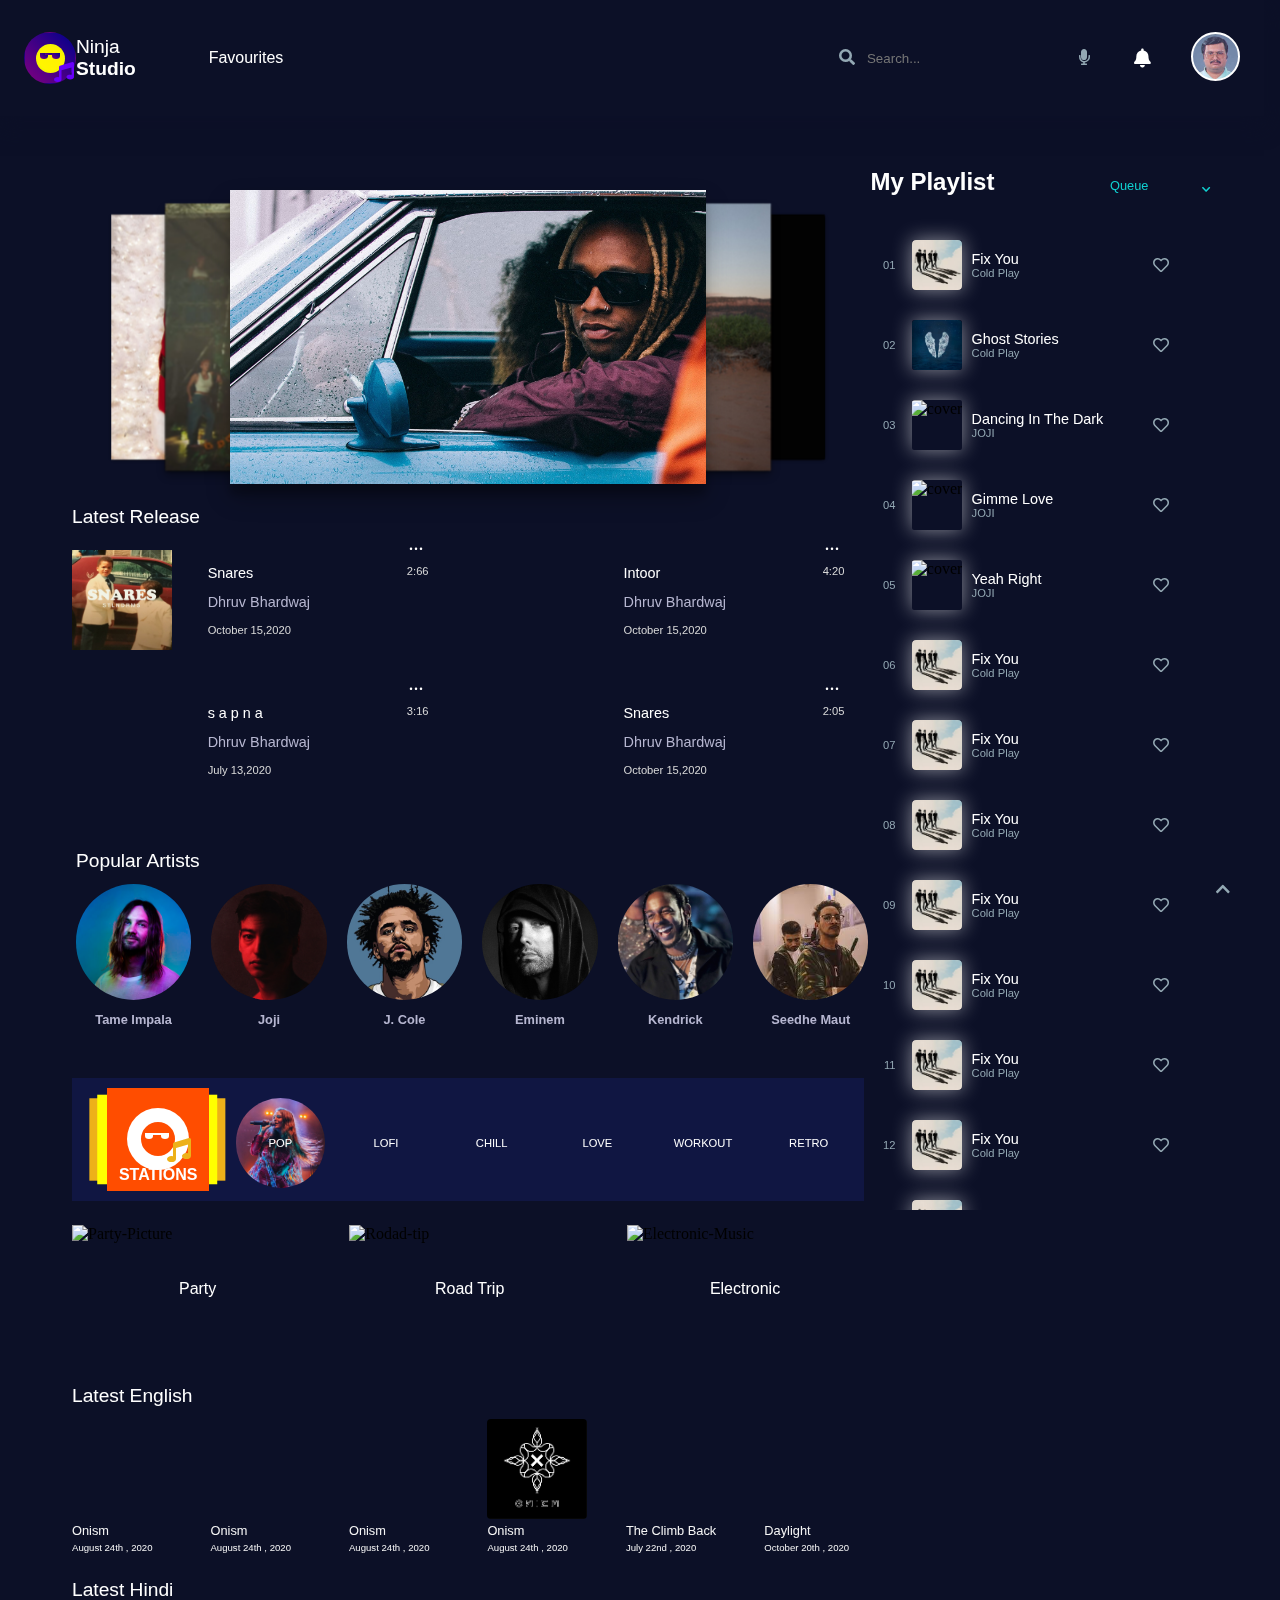
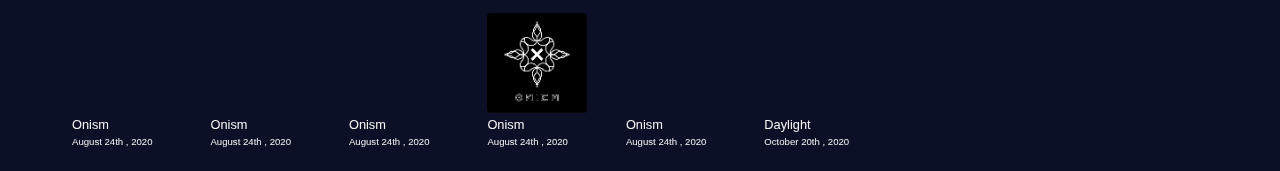
==== MUSIC_SITE/main.html @ 51f12f6b "Music Site Upload" ====
<!DOCTYPE html>
<html>

    <head>

        <title>Ninja Studio</title>
        <link rel="stylesheet" href="https://use.fontawesome.com/releases/v5.7.1/css/all.css">
        <meta name="viewport" content="Width=device-width , initial-scale=1">
        <link rel="stylesheet" href="main.css" type="text/css"> 

        <link rel="icon" 
        type="image/png" 
        href="trash_media/spotify.png">
        <meta charset="UTF-8">
        <meta name="description" content="Music Streaming Plaform">
        <meta name="keywords" content="MUSIc, Free, mp3 , songs">
        <meta name="author" content="Samad Khan">


    </head>

    <body>

        <header class="page-header" id="page-header">
           <nav class="nav-bar">

            <div class="left-align">
                <div class="logo-wrapper">
                    <div class="logo">

                        <div class="emoji">
            
                        </div>
                        <div class="glasses1">
                
                        </div>
                        <div class="stick">
                
                        </div>
                        <div class="glasses2">
                
                        </div>
            
                    </div>
                    <div class="music-icon">
                        <i class="fas fa-music"></i>
                    </div>
                </div>

                <div id="page-name">
                    <p >
                        Ninja
                    </p>
                    <p class="bold">
                        Studio
                    </p>                   
                </div>

                <div id="Favourites">
                    <a href="artist.html">Favourites</a>
                </div>
            </div>

            <div class="right-align">
                <div class="search-bar">
                    <form action="POST">
                        <div class="search-icons"> <i class="fas fa-search"></i></div>
                    
                        <input type="text" name="search" placeholder="Search..." class="search">
                        <div class="search-icons"><i class="fas fa-microphone"></i></div>
                    </form>
                </div>

                <i class="fas fa-bell notification-icon"></i>

                <label for="nav-drop" class="">
                <div class="profile-photo round">
                </div>
                </label>

                <div class="nav-drop-down-container">


                    <input type="checkbox" name="nav-drop" id="nav-drop" class="nav-drop-down">
                    
                    <!-- <label for="3-dots1" class="3dots-button"><div class="dots"></div></label> -->
                    <div class="nav-drop-down-menu" id="nav-drop-down-menu">
                        <ul>
                            <li>
                                <i class="fas fa-home"></i><a href="#">Home</a>
                            </li>
                            <li>
                                <i class="fas fa-bars"></i><a href="#aside-queue-section">Open Playist</a>
                            </li>
                            <li>
                                <i class="fas fa-forward"></i><a href="#music-player">Open Player</a>
                            </li>
                            <li>
                                <i class="fas fa-star"></i><a href="artist.html">Favourite Artist</a>
                            </li>
                        </ul>

                    </div>
                </div>
            </div>
            

          

           </nav>


        </header>
        <div class="music-player" id="music-player">
                
            <div class="music-player-wrapper">
                <div class="song-info-wrapper">
                    <div class="player-song-img">
                        <img src="trash_media/joji-artist-2.jpg" alt="cover">
                    </div>
                    <div class="player-song-info">
                        <h3 class="player-song-name">
                            Your Man  
                        </h3>
                        <a href="https://open.spotify.com/artist/3MZsBdqDrRTJihTHQrO6Dq">
                            <p class="player-song-artist">
                                Joji
                            </p>
                        </a>
                    </div>
                    <div class="left-buttons">
                        <div class="like-wrapper-2">
                            <i class="far fa-heart"></i>
                        </div>
                        <div class="block-artist-wrapper">
                            <i class="fas fa-ban"></i>
                        </div>
                    </div>
                </div>


                <div class="player-contols-wrapper"> 
                    <div class="contol-buttons">

                        <div class="player-control-shuffle contol-button">
                            <i class="fas fa-random"></i>
                        </div>

                        <div class="player-control-back contol-button">
                            <i class="fas fa-step-backward"></i>
                        </div>
                        <div class="player-control-pause contol-button" id="pause">
                            <i class="far fa-pause-circle"></i>
                        </div>

                        <div class="player-control-forward contol-button">
                            <i class="fas fa-step-forward"></i>
                        </div>
                        <div class="player-control-loop contol-button">
                            <i class="fas fa-sync"></i>
                        </div>
                    </div>
                    <div class="time-bar">

                        <p>1:60</p>
                        <div class="outer-time-bar">
                            <div class="time-elapsed">
                                <div class="time-toggle">

                                </div>
                            </div>
                        </div>
                        <p>3:00</p>
                      
                    </div>
                </div>

        

                <div class="extra-contol-buttons">
                    <div class="lyrics right-control">
                        <i class="fas fa-closed-captioning"></i>
                    </div>
                    <div class="playlist  right-control">
                        <i class="fas fa-layer-group"></i>
                    </div>
                    <div class="connect-device  right-control">
                        <i class="fas fa-network-wired"></i>
                    </div>
                    <div class="volume-control">
                        <div class="volume-button right-control">
                            <i class="fas fa-volume-up"></i>
                        </div>
                        <div class="volume-bar">
                            <div class="volume-level">
                                <div class="volume-toggle"></div>
                            </div>
                        </div>
                    </div>

                    <div class="right-control">
                        <a href="#toggle"><i class="fas fa-chevron-down"></i></a>
                    </div>
                
                </div>
            </div>
        </div>

        <div class="toggle" id="toggle">
            <a href="#music-player"> <i class="fas fa-chevron-up"></i></a>
        </div>

        <main class="main">

        <section class="main-section" id="main-section">

            <div class="carosel" id="carosel">
                <section id="slider">

                    <input type="radio" name="slider" class="slider_buttons"  id="s1">
                    <input type="radio" name="slider"   class="slider_buttons" id="s2">
                    <input type="radio" name="slider"  class="slider_buttons"  id="s3" checked>
                    <input type="radio" name="slider"   class="slider_buttons" id="s4">
                    <input type="radio" name="slider"  class="slider_buttons" id="s5">
        
                    <label for="s1" id="slide1">
                        <img src="trash_media/image_1.jpg" alt="image_1" height="100%" width="100%">
                    </label>
                    <label for="s2" id="slide2">
                        <img src="trash_media/image_2.jpg" alt="image_2" height="100%" width="100%">
                    </label>
                    <label for="s3" id="slide3">
                        <img src="trash_media/image_3.jpg" alt="image_3" height="100%" width="100%">
                    </label>
                    <label for="s4" id="slide4">
                        <img src="trash_media/image_4.jpg" alt="image_4" height="100%" width="100%">
                    </label>
                    <label for="s5" id="slide5">
                        <img src="trash_media/image_5.jpg" alt="image_5" height="100%" width="100%" >
                    </label>
        
        
                </section>
        
        
                
            </div>

            <div class="latest-releases" id="latest-releases">
                
                
                <h1 class="section-header">Latest Release</h1>

                <section class="latest-released-card-wrapper">
                    <div class="latest-released-card">

                        <div class="recent-data">
                            <a href="#music-player">
                            <div class="latest-song-picture" id="latest-release-1">
                                <i class="fas fa-play"></i>
                            </div>
                            </a>

                            <div class="relased-song-data">
                                <div class="song-name-duration">
                                <h3>Snares</h3>
                                <p class="duration">2:66</p>
                                </div>
                                <h4><a href="https://soundcloud.com/dr3jah">Dhruv Bhardwaj</a></h4>
                                <p>October 15,2020</p>
                            </div>
                        </div>


                        <div class="drop-down-container">


                            <input type="checkbox" name="3-dots1" id="3-dots1" class="check-drop-down">
                            <label for="3-dots1" class="dots-button"><div class="dots"></div></label>
                            <!-- <label for="3-dots1" class="3dots-button"><div class="dots"></div></label> -->
                            <div class="drop-down-menu" id="drop-down-menu">
                                <ul>
                                    <li>
                                        <i class="fas fa-play"></i><a href="#">Play</a>
                                    </li>
                                    <li>
                                        <i class="fas fa-bars"></i><a href="#">Add To Queue</a>
                                    </li>
                                    <li>
                                        <i class="fas fa-forward"></i><a href="#">Play Next</a>
                                    </li>
                                    <li>
                                        <i class="fas fa-layer-group"></i><a href="#">Add To Playlist</a>
                                    </li>
                                </ul>
                            </div>

                        </div>

                    </div>
                   
                    <div class="latest-released-card">

                            <div class="recent-data">
                                <a href="#music-player">
                                <div class="latest-song-picture" id="latest-release-2">
                                    <i class="fas fa-play"></i>
                                </div>
                                </a>
    
                                <div class="relased-song-data">
                                    <div class="song-name-duration">
                                        <h3>Intoor</h3>
                                        <p class="duration">4:20</p>
                                    </div>
                                
                                    <h4><a href="https://soundcloud.com/dr3jah">Dhruv Bhardwaj</a></h4>
                                    <p>October 15,2020</p>
                                </div>
                            </div>

                        <div class="drop-down-container">


                            <input type="checkbox" name="3-dots2" id="3-dots2" class="check-drop-down">
                            <label for="3-dots2" class="dots-button"><div class="dots"></div></label>
                            <!-- <label for="3-dots1" class="3dots-button"><div class="dots"></div></label> -->
                            <div class="drop-down-menu" id="drop-down-menu">
                                <ul>
                                    <li>
                                        <i class="fas fa-play"></i><a href="#">Play</a>
                                    </li>
                                    <li>
                                        <i class="fas fa-bars"></i><a href="#">Add To Queue</a>
                                    </li>
                                    <li>
                                        <i class="fas fa-forward"></i><a href="#">Play Next</a>
                                    </li>
                                    <li>
                                        <i class="fas fa-layer-group"></i><a href="#">Add To Playlist</a>
                                    </li>
                                </ul>
                            </div>

                        </div>
                    </div>

                    <div class="latest-released-card">

                        <div class="recent-data">
                            <a href="#music-player">
                            <div class="latest-song-picture" id="latest-release-3">
                                <i class="fas fa-play"></i>
                            </div>
                            </a>

                            <div class="relased-song-data">
                                
                                    <div class="song-name-duration">
                                        <h3>s a p n a</h3>
                                        <p class="duration">3:16</p>
                                    </div>
                                
                                <h4><a href="https://soundcloud.com/dr3jah">Dhruv Bhardwaj</a></h4>
                                <p>July 13,2020</p>
                            </div>
                        </div>



                        <div class="drop-down-container">


                            <input type="checkbox" name="3-dots3" id="3-dots3" class="check-drop-down">
                            <label for="3-dots3" class="dots-button"><div class="dots"></div></label>
                            <!-- <label for="3-dots1" class="3dots-button"><div class="dots"></div></label> -->
                            <div class="drop-down-menu" id="drop-down-menu">
                                <ul>
                                    <li>
                                        <i class="fas fa-play"></i><a href="#">Play</a>
                                    </li>
                                    <li>
                                        <i class="fas fa-bars"></i><a href="#">Add To Queue</a>
                                    </li>
                                    <li>
                                        <i class="fas fa-forward"></i><a href="#">Play Next</a>
                                    </li>
                                    <li>
                                        <i class="fas fa-layer-group"></i><a href="#">Add To Playlist</a>
                                    </li>
                                </ul>
                            </div>

                        </div>
                    </div>
                    <div class="latest-released-card">

                        <div class="recent-data">
                            <a href="#music-player">
                            <div class="latest-song-picture" id="latest-release-4">
                                <i class="fas fa-play"></i>
                            </div>
                            </a>

                            <div class="relased-song-data">
                                <div class="song-name-duration">
                                    <h3>Snares</h3>
                                    <p class="duration">2:05</p>
                                </div>
                               
                                <h4><a href="https://soundcloud.com/dr3jah">Dhruv Bhardwaj</a></h4>
                                <p>October 15,2020</p>
                            </div>
                        </div>


                        <div class="drop-down-container">


                            <input type="checkbox" name="3-dots4" id="3-dots4" class="check-drop-down">
                            <label for="3-dots4" class="dots-button"><div class="dots"></div></label>
                            <!-- <label for="3-dots1" class="3dots-button"><div class="dots"></div></label> -->
                            <div class="drop-down-menu" id="drop-down-menu">
                                <ul>
                                    <li>
                                        <a href="#"><i class="fas fa-play"></i>Play</a>
                                    </li>
                                    <li>
                                        <a href="#"> <i class="fas fa-bars"></i>Add To Queue</a>
                                    </li>
                                    <li>
                                        <a href="#"><i class="fas fa-forward"></i>Play Next</a>
                                    </li>
                                    <li>
                                        <a href="#"><i class="fas fa-layer-group"></i>Add To Playlist</a>
                                    </li>
                                </ul>
                            </div>

                        </div>
                    </div>
                </section>



            </div>

            <div class="popular-artist" id="popular-artist">

                <h1 class="section-header">Popular Artists</h1>
                <div class="row-flex-container">

                    <div class="popular-artist-content" id="popular-artist-1">
                        <a href="artist.html">
                            <div class="popular-artist-img round" id="popular-artist-1-img">
                                <i class="fas fa-play"></i>
                            </div>
                        </a>
                        <a href="artist.html">
                            <p>
                               Tame Impala
                            </p>
                        </a>

                    </div>
                    <div class="popular-artist-content"  id="popular-artist-2">

                        <a href="">
                            <div class="popular-artist-img round" id="popular-artist-2-img">
                                <i class="fas fa-play"></i>
                            </div>
                        </a>
                        <a href="">
                            <p>
                                Joji
                            </p>
                        </a>

                    </div>
                    <div class="popular-artist-content"  id="popular-artist-3">

                        <a href="">
                            <div class="popular-artist-img round" id="popular-artist-3-img">
                                <i class="fas fa-play"></i>
                            </div>
                        </a> 
                        <a href="">
                            <p>
                            J. Cole
                            </p>
                        </a>

                    </div>
                    <div class="popular-artist-content"  id="popular-artist-4">
                        <a href="">
                            <div class="popular-artist-img round" id="popular-artist-4-img">
                                <i class="fas fa-play"></i>
                            </div>
                        </a>
                        <a href="">
                            <p>
                                Eminem
                            </p>
                        </a>

                    </div>
                    <div class="popular-artist-content"  id="popular-artist-5">
                       <a href="">
                            <div class="popular-artist-img round" id="popular-artist-5-img">
                                <i class="fas fa-play"></i>
                            </div>
                        </a>
                        <a href="">
                             <p>
                                Kendrick
                            </p>
                        </a>

                    </div>
                    <div class="popular-artist-content"  id="popular-artist-6">
                        <a href="">
                            <div class="popular-artist-img round" id="popular-artist-6-img">
                                <i class="fas fa-play"></i>
                            </div>
                        </a>
                        <a href="">
                            <p>
                            Seedhe Maut
                            </p>
                        </a>


                    </div>
                  


                </div>

            </div>

            <div class="music-stations">

                <div class="station-logo">

                    <div id="stations-logo-1">

                    </div>

                    <div id="stations-logo-2" >

                    </div>

                    <div id="stations-logo-3">
                        <div class="logo-wrapper">
                            <div class="logo2">
        
                                <div class="emoji2">
                    
                                </div>
                                <div class="glasses1_2">
                        
                                </div>
                                <div class="stick2">
                        
                                </div>
                                <div class="glasses2_2">
                        
                                </div>
                    
                            </div>
                            <div class="music-icon" id="icon2-music-icon">
                                <i class="fas fa-music"></i>
                            </div>
                        </div>
                       
                        <p class="station-label">
                            STATIONS
                        </p>
                    </div>

                    <div id="stations-logo-4">

                    </div>

                    <div id="stations-logo-5">

                    </div>
                </div>

                <div class ="station-list row-flex-container ">

                    <a href="#" target="_blank">
                        <div class ="music-station-content round" id="music-station-1">

                        <p>POP</p>

                        </div>
                    </a>

                    <a href="#" target="_blank">
                        <div class ="music-station-content round" id="music-station-2">

                            <p style="z-index: 2;">LOFI</p>
                        

                        </div>
                     </a>
                     
                    <a href="">
                        <div class ="music-station-content round" id="music-station-3">

                            <p>CHILL</p>

                        </div>
                    </a>
                    <a href="">
                        <div class ="music-station-content round" id="music-station-4">

                            <p>LOVE</p>

                        </div>
                    </a>
                    <a href="">
                        <div class ="music-station-content round" id="music-station-5">

                            <p>WORKOUT</p>
                        

                        </div>
                        </a>
                    <a href="">  
                        <div class ="music-station-content round" id="music-station-6">

                            <p>RETRO</p>

                        </div>
                    </a>

                </div>
            </div>

            <div class="genre-list-2">

                <div class="genre-card" >
                    <a href="#" target="_blank">
                        <img src="https://www.ctvnews.ca/polopoly_fs/1.5063738.1597360423!/httpImage/image.jpg_gen/derivatives/landscape_1020/image.jpg" alt="Party-Picture">
                   
                    <p id="genre-1">
                        Party
                    </p>
                </a>
                </div>
                <div class="genre-card">
                    <a href="#" target="_blank">
                        <img src="https://s.marketwatch.com/public/resources/images/MW-GY973_nerd_r_ZG_20181123105041.jpg" alt="Rodad-tip">
                   
                    <p id ="genre-2">
                        Road Trip
                    </p>
                    </a>
                </div>
                <div class="genre-card">
                    <a href="#" target="_blank">
                        <img src="https://spillmagazine.com/wp-content/uploads/2018/06/Electronic-Music.jpg" alt="Electronic-Music">
                   
                    <p id="genre-3">
                        Electronic
                    </p>
                    </a>
                </div>
            
            </div>

            <div class="latest" id="latest-english">
                    <h1 class="section-header">
                        Latest English
                    </h1>

                    <div class=" latest-realsed-carosel row-flex-container">
                        <div class="latest-released-english" id="latest-eng-1-wrapper">
                            <div class="latest-released-image" id="latest-english-1">

                            </div>

                            <div class="latest-realsed-content">
                                <p class="song-name">Onism</p>
                                <p class="release-date" >August 24th , 2020</p>
                            </div>

                        </div>

                        <div  class="latest-released-english" id="latest-eng-2-wrapper" >
                            <div class="latest-released-image" id="latest-english-2">

                            </div>

                            <div class="latest-realsed-content">
                                <p class="song-name">Onism</p>
                                <p class="release-date" >August 24th , 2020</p>
                            </div>
                        </div  >

                        <div  class="latest-released-english" id="latest-eng-3-wrapper">
                            <div class="latest-released-image" id="latest-english-3">

                            </div>

                            <div class="latest-realsed-content">
                                <p class="song-name">Onism</p>
                                <p class="release-date" >August 24th , 2020</p>
                            </div>
                        </div >


                        <div  class="latest-released-english" id="latest-eng-4-wrapper">
                            <div class="latest-released-image" id="latest-english-4">

                            </div>

                            <div class="latest-realsed-content">
                                <p class="song-name">Onism</p>
                                <p class="release-date" >August 24th , 2020</p>
                            </div>
                        </div>


                        <div  class="latest-released-english" id="latest-eng-5-wrapper">

                            <div class="latest-released-image" id="latest-english-5">

                            </div>

                            <div class="latest-realsed-content">
                                <p class="song-name">The Climb Back</p>
                                <p class="release-date" >July 22nd , 2020</p>
                            </div>

                        </div>
                        <div  class="latest-released-english" id="latest-eng-6-wrapper">

                            <div class="latest-released-image" id="latest-english-6">

                            </div>

                            <div class="latest-realsed-content">
                                <p class="song-name">Daylight</p>
                                <p class="release-date" >October 20th , 2020</p>
                            </div>

                        </div>
                        

                    </div>

                </div>

                <div class="latest" id="latest-hindi">
                    <h1 class="section-header">
                        Latest Hindi
                    </h1>

                    <div class=" latest-realsed-carosel row-flex-container">
                        <div class="latest-released-hindi" id="latest-hin-1-wrapper">
                            <div class="latest-released-image" id="latest-hindi-1">

                            </div>

                            <div class="latest-realsed-content">
                                <p class="song-name">Onism</p>
                                <p class="release-date" >August 24th , 2020</p>
                            </div>

                        </div>

                        <div  class="latest-released-hindi" id="latest-hin-2-wrapper" >
                            <div class="latest-released-image" id="latest-hindi-2">

                            </div>

                            <div class="latest-realsed-content">
                                <p class="song-name">Onism</p>
                                <p class="release-date" >August 24th , 2020</p>
                            </div>
                        </div  >

                        <div  class="latest-released-hindi"  id="latest-hin-3-wrapper"> 
                            <div class="latest-released-image" id="latest-hindi-3">

                            </div>

                            <div class="latest-realsed-content" >
                                <p class="song-name">Onism</p>
                                <p class="release-date" >August 24th , 2020</p>
                            </div>
                        </div >


                        <div  class="latest-released-hindi"  id="latest-hin-4-wrapper">
                            <div class="latest-released-image" id="latest-hindi-4">

                            </div>

                            <div class="latest-realsed-content">
                                <p class="song-name">Onism</p>
                                <p class="release-date" >August 24th , 2020</p>
                            </div>
                        </div>


                        <div  class="latest-released-hindi"  id="latest-hin-5-wrapper">

                            <div class="latest-released-image" id="latest-hindi-5">

                            </div>

                            <div class="latest-realsed-content">
                                <p class="song-name">Onism</p>
                                <p class="release-date" >August 24th , 2020</p>
                            </div>

                        </div>
                        <div  class="latest-released-hindi"  id="latest-hin-6-wrapper">

                            <div class="latest-released-image" id="latest-hindi-6">

                            </div>

                            <div class="latest-realsed-content">
                                <p class="song-name">Daylight</p>
                                <p class="release-date" >October 20th , 2020</p>
                            </div>

                        </div>
                        

                    </div>

                </div>


                
            </div>
        </section>

        <section id="aside-queue-section" class="aside-queue-section">
           
            <section class="aside-section-header">
                <h1 class="aside-header">
                My Playlist 
                </h1>

                <div class="drop-down-container-2">


                    <input type="checkbox" name="q-drop-down" id="q-drop-down" class="check-drop-down">
                    <label for="q-drop-down" class="drop-down-2-label">Queue <i class="fas fa-chevron-down"></i></label>
                    <!-- <label for="3-dots1" class="3dots-button"><div class="dots"></div></label> -->
                    <div class="drop-down-menu-2" id="drop-down-menu-2">
                        <ul>
                            <li>
                                <a href="#"><i class="fas fa-play"></i>Playlists</a>
                            </li>
                            <li>
                                <div style="height: 0 ; border: 0.2px  solid;"></div>
                            </li>
                            <li>
                                <a href="#"> <i class="fas fa-bars"></i>Favourite Songs</a>
                            </li>
                           
                        </ul>
                    </div>

                </div>
            </section>

            <section class="music-queue" id="music-queue">

                <ol class="song-list" >
                    <li >
                        <div class="song-card-queue first-nine">
                            <div class="song-cover-pic-queue">
                                <img src="trash_media/song-c-coldplay.jfif" alt="cover">
                            </div>

                            <div class="song-details-queue">
                                <h4 class="song-queue-title">
                                    Fix You
                                </h4>
                                <p class="song-queue-artist">
                                    Cold Play
                                </p>

                            </div>
                            <div class="like-wrapper">
                                <i class="far fa-heart"></i>
                            </div>
                        </div>
                    </li>
                    <li >
                        <div class="song-card-queue first-nine">
                            <div class="song-cover-pic-queue">
                                <img src="trash_media/coldplay-ghost-stories.jpg" alt="cover">
                            </div>

                            <div class="song-details-queue">
                                <h4 class="song-queue-title">
                                    Ghost Stories
                                </h4>
                                <p class="song-queue-artist">
                                    Cold Play
                                </p>

                            </div>
                            <div class="like-wrapper">
                                <i class="far fa-heart"></i>
                            </div>
                        </div>
                    </li>
                    <li >
                        <div class="song-card-queue first-nine">
                            <div class="song-cover-pic-queue">
                                <img src="https://i.ytimg.com/vi/K3Qzzggn--s/maxresdefault.jpg" alt="cover">
                            </div>

                            <div class="song-details-queue">
                                <h4 class="song-queue-title">
                                    Dancing In The Dark
                                </h4>
                                <p class="song-queue-artist">
                                    JOJI
                                </p>

                            </div>
                            <div class="like-wrapper">
                                <i class="far fa-heart"></i>
                            </div>
                        </div>
                    </li>
                    <li >
                        <div class="song-card-queue first-nine">
                            <div class="song-cover-pic-queue">
                                <img src="https://i.redd.it/m27tc9lk6st41.jpg" alt="cover">
                            </div>

                            <div class="song-details-queue">
                                <h4 class="song-queue-title">
                                   Gimme Love
                                </h4>
                                <p class="song-queue-artist">
                                    JOJI
                                </p>

                            </div>
                            <div class="like-wrapper">
                                <i class="far fa-heart"></i>
                            </div>
                        </div>
                    </li>
                    <li >
                        <div class="song-card-queue first-nine">
                            <div class="song-cover-pic-queue">
                                <img src="https://upload.wikimedia.org/wikipedia/en/1/13/Joji_-_Yeah_Right.png" alt="cover">
                            </div>

                            <div class="song-details-queue">
                                <h4 class="song-queue-title">
                                   Yeah Right
                                </h4>
                                <p class="song-queue-artist">
                                   JOJI
                                </p>

                            </div>
                            <div class="like-wrapper">
                                <i class="far fa-heart"></i>
                            </div>
                        </div>
                    </li>
                    <li >
                        <div class="song-card-queue first-nine">
                            <div class="song-cover-pic-queue">
                                <img src="trash_media/song-c-coldplay.jfif" alt="cover">
                            </div>

                            <div class="song-details-queue">
                                <h4 class="song-queue-title">
                                    Fix You
                                </h4>
                                <p class="song-queue-artist">
                                    Cold Play
                                </p>

                            </div>
                            <div class="like-wrapper">
                                <i class="far fa-heart"></i>
                            </div>
                        </div>
                    </li>
                    <li >
                        <div class="song-card-queue first-nine">
                            <div class="song-cover-pic-queue">
                                <img src="trash_media/song-c-coldplay.jfif" alt="cover">
                            </div>

                            <div class="song-details-queue">
                                <h4 class="song-queue-title">
                                    Fix You
                                </h4>
                                <p class="song-queue-artist">
                                    Cold Play
                                </p>

                            </div>
                            <div class="like-wrapper">
                                <i class="far fa-heart"></i>
                            </div>
                        </div>
                    </li>
                    <li >
                        <div class="song-card-queue first-nine">
                            <div class="song-cover-pic-queue">
                                <img src="trash_media/song-c-coldplay.jfif" alt="cover">
                            </div>

                            <div class="song-details-queue">
                                <h4 class="song-queue-title">
                                    Fix You
                                </h4>
                                <p class="song-queue-artist">
                                    Cold Play
                                </p>

                            </div>
                            <div class="like-wrapper">
                                <i class="far fa-heart"></i>
                            </div>
                        </div>
                    </li>
                    <li >
                        <div class="song-card-queue first-nine">
                            <div class="song-cover-pic-queue">
                                <img src="trash_media/song-c-coldplay.jfif" alt="cover">
                            </div>

                            <div class="song-details-queue">
                                <h4 class="song-queue-title">
                                    Fix You
                                </h4>
                                <p class="song-queue-artist">
                                    Cold Play
                                </p>

                            </div>
                            <div class="like-wrapper">
                                <i class="far fa-heart"></i>
                            </div>
                        </div>
                    </li>

                    <li >
                        <div class="song-card-queue">
                            <div class="song-cover-pic-queue">
                                <img src="trash_media/song-c-coldplay.jfif" alt="cover">
                            </div>

                            <div class="song-details-queue">
                                <h4 class="song-queue-title">
                                    Fix You
                                </h4>
                                <p class="song-queue-artist">
                                    Cold Play
                                </p>

                            </div>
                            <div class="like-wrapper">
                                <i class="far fa-heart"></i>
                            </div>
                        </div>
                    </li>
                    <li >
                        <div class="song-card-queue">
                            <div class="song-cover-pic-queue">
                                <img src="trash_media/song-c-coldplay.jfif" alt="cover">
                            </div>

                            <div class="song-details-queue">
                                <h4 class="song-queue-title">
                                    Fix You
                                </h4>
                                <p class="song-queue-artist">
                                    Cold Play
                                </p>

                            </div>
                            <div class="like-wrapper">
                                <i class="far fa-heart"></i>
                            </div>
                        </div>
                    </li>
                    <li >
                        <div class="song-card-queue">
                            <div class="song-cover-pic-queue">
                                <img src="trash_media/song-c-coldplay.jfif" alt="cover">
                            </div>

                            <div class="song-details-queue">
                                <h4 class="song-queue-title">
                                    Fix You
                                </h4>
                                <p class="song-queue-artist">
                                    Cold Play
                                </p>

                            </div>
                            <div class="like-wrapper">
                                <i class="far fa-heart"></i>
                            </div>
                        </div>
                    </li>
                    <li >
                        <div class="song-card-queue">
                            <div class="song-cover-pic-queue">
                                <img src="trash_media/song-c-coldplay.jfif" alt="cover">
                            </div>

                            <div class="song-details-queue">
                                <h4 class="song-queue-title">
                                    Fix You
                                </h4>
                                <p class="song-queue-artist">
                                    Cold Play
                                </p>

                            </div>
                            <div class="like-wrapper">
                                <i class="far fa-heart"></i>
                            </div>
                        </div>
                    </li>
                    <li >
                        <div class="song-card-queue">
                            <div class="song-cover-pic-queue">
                                <img src="trash_media/song-c-coldplay.jfif" alt="cover">
                            </div>

                            <div class="song-details-queue">
                                <h4 class="song-queue-title">
                                    Fix You
                                </h4>
                                <p class="song-queue-artist">
                                    Cold Play
                                </p>

                            </div>
                            <div class="like-wrapper">
                                <i class="far fa-heart"></i>
                            </div>
                        </div>
                    </li>
                    <li >
                        <div class="song-card-queue">
                            <div class="song-cover-pic-queue">
                                <img src="trash_media/song-c-coldplay.jfif" alt="cover">
                            </div>

                            <div class="song-details-queue">
                                <h4 class="song-queue-title">
                                    Fix You
                                </h4>
                                <p class="song-queue-artist">
                                    Cold Play
                                </p>

                            </div>
                            <div class="like-wrapper">
                                <i class="far fa-heart"></i>
                            </div>
                        </div>
                    </li>
                    <li >
                        <div class="song-card-queue">
                            <div class="song-cover-pic-queue">
                                <img src="trash_media/song-c-coldplay.jfif" alt="cover">
                            </div>

                            <div class="song-details-queue">
                                <h4 class="song-queue-title">
                                    Fix You
                                </h4>
                                <p class="song-queue-artist">
                                    Cold Play
                                </p>

                            </div>
                            <div class="like-wrapper">
                                <i class="far fa-heart"></i>
                            </div>
                        </div>
                    </li>
                    <li >
                        <div class="song-card-queue">
                            <div class="song-cover-pic-queue">
                                <img src="trash_media/song-c-coldplay.jfif" alt="cover">
                            </div>

                            <div class="song-details-queue">
                                <h4 class="song-queue-title">
                                    Fix You
                                </h4>
                                <p class="song-queue-artist">
                                    Cold Play
                                </p>

                            </div>
                            <div class="like-wrapper">
                                <i class="far fa-heart"></i>
                            </div>
                        </div>
                    </li>
                    <li >
                        <div class="song-card-queue">
                            <div class="song-cover-pic-queue">
                                <img src="trash_media/song-c-coldplay.jfif" alt="cover">
                            </div>

                            <div class="song-details-queue">
                                <h4 class="song-queue-title">
                                    Fix You
                                </h4>
                                <p class="song-queue-artist">
                                    Cold Play
                                </p>

                            </div>
                            <div class="like-wrapper">
                                <i class="far fa-heart"></i>
                            </div>
                        </div>
                    </li>
                    

                 
                </ol>

            </section>

        </section>

        </main>

     

    </body>


</html>
---- MUSIC_SITE/main.css ----
@keyframes load {
    
    0%{
        opacity: 0;
    }
    100%{
        opacity: 100%;
    }
  }


body{
    margin: 0px;
    background-color: rgb(12, 16, 39);
    animation: load 1s ease-in-out 1;
}



:root{
    --light-grey-color : rgb(147, 168, 179);
}

@keyframes scale{
    from{
        height:inherit;
        width: inherit;
    }
    to{
        height: 50vh;
        width: 50vh;
    }
}

@keyframes popup{

    0%{
        transform: translateZ(0);
    }

    100%{
        transform: translateZ(2%);
    }

}


@media screen and (max-width:900px){
    *{
        font-size:12px ;
    }
}






/********common classes*******/

.round{
    border-radius: 50%;
}

a{
    text-decoration: none;
}
a:link{
    color: inherit;
}

a:visited{
    color: inherit;
}

a:active{
    color: inherit;
}
/*** a cotainer for all horizantal row***/
.row-flex-container{
    display: flex;
    flex-direction: row ;
    justify-content: space-between;
    margin-top: 10px;
    position: relative;
    flex-wrap: wrap;
}

/***SECTION HEADER****/
h1.section-header{

    display: block;

    font-size: 1.2rem;
    font-weight: 500;
    color: white;
    font-family: -apple-system, BlinkMacSystemFont, 'Segoe UI', Roboto, Oxygen, Ubuntu, Cantarell, 'Open Sans', 'Helvetica Neue', sans-serif;
    /* text-shadow: 2px 2px 4px white; */
    margin: 0.5rem 8px 2px 0px;

}


/************ Page Header **********/
.page-header{
    
    display: block;
    position: fixed;
    /* border: solid 2px black; */
    background-color:rgb(12, 16, 39);
    height: 12vh;
    width: 95vw;
    margin : 0px auto;
    padding: 4px 24px;
    margin-right: 0px;
    color: white;
    box-shadow: 0px 10px 20px rgb(12, 16, 39) ;
    z-index: 10;
}

#page-header{
    margin-right: 0px;
}

.nav-bar{
    display: flex;
    align-items: center;
    height: 100%;
    width: 100%;
}

.left-align{
    display: flex;
    flex-direction: row;
    justify-content: flex-start;
    align-items: center;
    width: 40%;
    height: 100%;
}

.right-align{
    display: flex;
    flex-direction: row;
    justify-content: flex-end;
    align-items: center;
    width: 60%;
    height: 100%;
}

/***page logo**/


/*******  logo  *******/
.logo-wrapper{
    position: relative;
    display: inline-block;

    
}

.logo {
    width: 50px;
    height: 50px;
    border-radius: 50%;
    border: 1px solid transparent;
    background-image: linear-gradient(to top right, purple, darkblue);
    
}

.emoji {
    width: 25px;
    height: 25px;
    border-radius: 50%;
    border: 2px solid rgba(233, 245, 2, 0.44);
    background-image: linear-gradient(to top right, rgb(255, 247, 0), rgb(255, 238, 0));
    
    position: absolute;
    margin: auto;
    left: 12.3px;
    top:12.3px;
}

.glasses1 {
    width: 8px;
    height: 6px;
    border-bottom-left-radius: 90%;
    border-bottom-right-radius: 90%;
    background-image: linear-gradient(to top right, purple, darkblue);
    position: absolute;
    top: 40%;
    left: 16px;
}

.glasses2 {
    width: 8px;
    height: 6px;
    border-bottom-left-radius: 90%;
    border-bottom-right-radius: 90%;
    background-image: linear-gradient(to top right, purple, darkblue);
    position: absolute;
    top: 40%;
    left: 28px;
}

.stick {
    /*    margin: 4px;*/
    width: 8px;
    height: 2px;
    background-image: linear-gradient(to top right, purple, darkblue);
    position: absolute;
    top: 40%;
    left: 21px;
}

.music-icon i {
    color: rgb(104, 0, 250);
    box-sizing: content-box;
    font-size: 20px;
    position: absolute;
    top: 30px;
    left: 30px;
}


#page-name{
    display: flex;
    flex-direction: column ;
    align-content: center;
    font-family: sans-serif;
    font-size: 1.2rem;
}

#page-name p{
    padding: 0px;
    margin: 0px;
}

.bold{
    font-weight: 700;
}


/** favourite **/


#Favourites{
    font-size: 1rem;
    margin-left: 15%;
    font-family: sans-serif;
}


/**bell icon**/

.notification-icon{
    font-size: 1.2rem;
    margin: 0px 40px;
}

/**user profil photo **/

.profile-photo{

    display: inline-block;
    height: 45px;
    cursor: pointer;
    background-image: url(trash_media/god.png);
    width: 45px;
    background-repeat: no-repeat;
    background-size: contain;
    border:2px solid white;

}


/***search bar ***/

.search{
    position: relative;
    padding: 0.5rem;
    background-color: inherit;
    border: 0px;
    width: 200px;
    
}


.search-bar i{
    font-size: 1rem;
    cursor: pointer;
    color: rgb(147, 168, 179);
}

.search-bar{
    z-index: 10;
    top:20%;
    align-items: center;
    display: flex;
    padding: 0px 4px;
    right: 20%;
    /* border: 1px black solid; */
    border-radius: 5%;
}

.search-bar:focus{
    border: 0px;
}

.search-bar div{
    display: inline-block;
    height: 100%;

}

/**header ddrop down**/

input.nav-drop-down{ /**the checkbox which guides each drop down elemnt **/
    display: none;
}

.nav-drop-down-container{
    position: absolute;
    right: 0rem;
    top:9vh;

}

  
.nav-drop-down-menu{
    /* clear: none; */
 opacity: 0;
  max-height: 0;
  /* display: none; */
  transition: max-height 1s ease-in-out;
  z-index: 0;
  width:100vw;
  font-size: 0.7rem;
  position: absolute;
  right: 14px;
  font-family: -apple-system, BlinkMacSystemFont, 'Segoe UI', Roboto, Oxygen, Ubuntu, Cantarell, 'Open Sans', 'Helvetica Neue', sans-serif;
  top:0.8rem;
  background-color:rgb(20, 27, 65);
  padding: 0px 4px;
  transition: all 1s ease-in-out;
}

.nav-drop-down-menu ul{
    display: none;
}

.nav-drop-down-menu ul{
    list-style: none;
    padding: 0;
    margin: 0;
   
    display: block;
    overflow: hidden;
    /* opacity: 0; */

}
.nav-drop-down-menu ul{
    display: none;
}
.nav-drop-down-menu ul li {
    padding: 10px;
    display: block;
    width: 100%;
    color:  white;
    margin:0.5rem 0 0.5rem 0;
    font-size: 15px;
    z-index: 0;
}

.nav-drop-down-menu ul li :hover{
  color: rgb(101, 115, 184);
  cursor: pointer;
}

@media screen and (max-width:700px){

    .nav-drop-down:checked ~ .nav-drop-down-menu{
        max-height: 40vh;
        opacity: 1;
     
        z-index: 2;
    }

    .nav-drop-down:checked ~ .nav-drop-down-menu ul{
      display: block;
    }


}



.nav-drop-down-menu i{
    margin : 0 10px 0px 10px
}


/*header media queies*/

@media screen and (max-width:700px){

    .left-align{
        
        width: 10%;
     height: 100%;
    }
    .notification-icon{
        font-size: 1.2rem;
        margin: 0px 10px;
    }
    #Favourites{
       display: none;
    }
    .right-align{
        align-self: flex-end;
    }
    .nav-bar{
        justify-content: space-between;
    }
}

@media screen and (max-width:550px){
    .search{
        width:20vw;
    }
    .profile-photo{

        
        height: 30px;
       
        width: 30px;
        margin-right: 10px;
    
    }
}
/*********** MAIN SECTION ***********/
.main{

    z-index: 1;
    display: flex;
    /* border: solid 2px black; */
    position: relative;
    top:18vh ;
    display: flex;
    margin: 0px 5% 15vh 5%;
    
    padding: 4px;

}

/****************** main player section **************/

.main-section{
    margin: 2px;
    padding: 2px;
    display: inline-block;
    /* border: solid 2px black; */
   display: flex;
   flex-direction: column;
    width: 70%;
}

@media screen and (max-width:700px){
    .main-section{
        width: 100%;
    }
}


/****** carosel ******/

.carosel{
   
    display: block;
    
    /* flex-direction: row; */
    position: relative;
   
    align-items: center;
    /* height: 25vw; */
    /* border: solid 2px rgb(124, 124, 124); */
    width: 100%;  
    margin-top:20px ;  
    
   
}

input[type=radio].slider_buttons{
    display: none;
}

#slider{

    height: 23vw;
    position: relative;
    perspective: 1000px;
    transform-style: preserve-3d;

}

#slider  label{

    margin: auto;

    height: 100%;
    width: 60%;
    position: absolute;
    left: 0;
    right: 0;
    border-radius: 4px;
    cursor: pointer;
    transition: transform 0.4s ease-in-out ;
    
}

#slide1,#slide2,#slide3, #slide4, #slide5{

    background-color: black;

}

/* poistion of checkked image */

#s1:checked ~ #slide1 , #s2:checked ~ #slide2 , #s3:checked ~ #slide3 , 
#s4:checked ~ #slide4 , #s5:checked ~ #slide5 {

    box-shadow: 0px 13px 25px 0px rgba(0,0,0,0.3), 0px 11px 7px 0px rgba(0,0,0,0.19);
    transform: translate3d(0,0,0);
}

/* position of my right image when mine is checke */
#s1:checked ~ #slide2 , #s2:checked ~ #slide3 , #s3:checked ~ #slide4 , 
#s4:checked ~ #slide5 , #s5:checked ~ #slide1 {

    box-shadow: 0 6px 10px 0px rgba(0,0,0,0.3), 0 2px 2px 0px rgba(0,0,0,0.2);
    transform: translate3d(20%,0,-100px);
}

/* position of my left image when mine is checke */


#s1:checked ~ #slide5 , #s2:checked ~ #slide1, #s3:checked ~ #slide2 , 
#s4:checked ~ #slide3 , #s5:checked ~ #slide4 {

    box-shadow: 0 6px 10px 0px rgba(0,0,0,0.3), 0 2px 2px 0px rgba(0,0,0,0.2);
    transform: translate3d(-20%,0,-100px);
}

/* position of my  second left image when mine is checked */

#s1:checked ~ #slide3 , #s2:checked ~ #slide4, #s3:checked ~ #slide5 , 
#s4:checked ~ #slide1 , #s5:checked ~ #slide2 {


    box-shadow:  0 1px 4px 0px rgba(0,0,0,0.4);
    transform: translate3d(-40%,0,-200px);
}

/* position of my  second right image when mine is checked */
#s1:checked ~ #slide4 , #s2:checked ~ #slide5, #s3:checked ~ #slide1 , 
#s4:checked ~ #slide2, #s5:checked ~ #slide3 {

    box-shadow:  0 1px 4px 0px rgba(0,0,0,0.4);
    transform: translate3d(40%,0,-200px);
}



/***media qr carousel***/
@media screen and (max-width:700px){
        #slider{
            height:35vw;
        }
}




/***************************** latest releases *************************/

.latest-releases{
    display: block;
   
    /* border: solid 2px purple; */
    width: 100%;
    margin : 14px 0;

}

/******* Wrapper/Containers for latest music  cards*******/

.latest-released-card-wrapper{
    display: flex;
    
    flex-wrap: wrap;
    flex-direction: row;
    justify-content: space-between;
    align-items: center;
    position: relative;
}

/***** MUSIC CARDS ****/
.latest-released-card{ /**this is for indiviual music cards present in this section**/

    height: 120px;
    margin: 10px 20px 10px 0px;
    width: 45%;
    display: flex;
    flex-direction: row;
    /* border: solid 2px tomato ; */
    position: relative;

}


/****Latetest Release Details****/

/****************************/


.recent-data{ /**this is the conatiner for the date which we want in each card element**/
    display: flex;
    flex-direction: row;
    align-items: center;
    height: 100%;
    width: 100%;
    /* border: hotpink 2px solid; */
}

.latest-song-picture{
    height: 100px;
    width: 100px;
    /* border: hotpink 2px solid; */
    display: flex;
    justify-content: center;
    align-items: center;
    font-size: 2rem;
    text-shadow: 0px 30px 30px 2rem black;
    /* color:rgb(182, 182, 208) ; */

    color: whitesmoke;
  

}


.latest-song-picture i{
    opacity: 0;
    transition: opacity 0.5s ease-in-out ;
}

.latest-song-picture:hover {
    
    opacity: 0.95;
    /* opacity: 0.5; */
    box-shadow: inset 100px 100px 10px 10px rgba(0, 0, 0, 0.426) ;
  
}

.latest-song-picture:hover i{
    visibility: visible;
    opacity: 1;
}



.relased-song-data{ /**this coreespond to the container which has the text part of the music crad **/
    height: 70%;
    width: 100%;
    padding-left: 10%;
    display: flex;
    flex-direction: column;
    justify-content: space-around;
    
}

.song-name-duration{
    display: flex;
    justify-content: space-between;
}

.duration{
    font-size: 0.5rem;
}

.relased-song-data h3{ /** song name **/
    margin: 0;
    color: white;
    font-family: -apple-system, BlinkMacSystemFont, 'Segoe UI', Roboto, Oxygen, Ubuntu, Cantarell, 'Open Sans', 'Helvetica Neue', sans-serif;
    font-size: 0.9rem;
    font-weight: 300;
}

.relased-song-data h4{ /** artitst **/
    margin: 0;
    color: rgb(182, 182, 208);
    font-family: -apple-system, BlinkMacSystemFont, 'Segoe UI', Roboto, Oxygen, Ubuntu, Cantarell, 'Open Sans', 'Helvetica Neue', sans-serif;
    font-size: 0.9rem;
    font-weight: 100;
}


.relased-song-data p{/**release date **/
    margin: 0;
    font-size: 0.7rem;
    color: rgb(216, 216, 216);
    font-family: -apple-system, BlinkMacSystemFont, 'Segoe UI', Roboto, Oxygen, Ubuntu, Cantarell, 'Open Sans', 'Helvetica Neue', sans-serif;
}

#latest-release-1{
    background-image: url(trash_media/new_release_1.jpg);
    background-repeat: no-repeat;
    background-size: cover;
}

#latest-release-2{
    background-image: url("https://i1.sndcdn.com/artworks-29ygyNMyTm1rJuGg-UYaRzA-t500x500.jpg");
    background-repeat: no-repeat;
    background-size: cover;
}

#latest-release-3{
    background-image: url("https://i1.sndcdn.com/artworks-afGfzqtNWkigjgzb-pEUV4g-t500x500.jpg");
    background-repeat: no-repeat;
    background-size: cover;
}

#latest-release-4{
    background-image:url("https://i1.sndcdn.com/artworks-GBirhh6G93NpwRR9-j6aoyg-t500x500.jpg");
    background-repeat: no-repeat;
    background-size: cover;
}

/*** dotted drop down ***/
input.check-drop-down{ /**the checkbox which guides each drop down elemnt **/
    display: none;
}

.drop-down-container{
    position: absolute;
    right: 0rem;
    top:0rem

}

.dots-button{
    position: absolute;
    top:-0.5rem;
    right: 0;
    /* z-index: -1; */
}

.dots:after {
    cursor: pointer;
    color: white;
    content: '...';
    font-size: 20px;
    padding: 0 5px;
  }
  
.drop-down-menu{
  opacity: 0;
  display: none;
  transform: opacity 0.5s;
  height: 100px;
  width:150px;
  font-size: 0.7rem;
  position: absolute;
  right: 14px;
    font-family: -apple-system, BlinkMacSystemFont, 'Segoe UI', Roboto, Oxygen, Ubuntu, Cantarell, 'Open Sans', 'Helvetica Neue', sans-serif;
  top:0.8rem;
  background-color: white;
  padding: 0px 4px;
  transition: all 1s ease-in-out;
}

.drop-down-menu ul{
    list-style: none;
    padding: 0;
    margin: 0;
   
    display: block;
    overflow: hidden;
    /* opacity: 0; */

}
.drop-down-menu ul li {
    padding: 10px;
    display: block;
    width: 100%;
    padding: 0;
    color:   rgb(12, 16, 39);
    margin:0.5rem 0 0.5rem 0;
}

.drop-down-menu ul li :hover{
  color: rgb(101, 115, 184);
  cursor: pointer;
}

.check-drop-down:checked ~ .drop-down-menu{
    opacity: 1;
    display: inline-block;
}

.drop-down-menu i{
    margin : 0 10px 0px 10px
}


@media screen and (max-width:550px){
    .latest-released-card{
        width:100%;
    }
    .recent-data{
        width: 100%;
    }
}

/****popular artist****/

.popular-artist{

    display: flex;
    flex-direction: column;
    padding: 4px ;
    /* border: solid 2px purple; */
    width: 100%;
    /* margin : 2px 0; */
    position: relative;
    margin : 14px 0;
   
}

.popular-artist-content{
    display: flex;
    flex-direction: column;
    justify-content: center;
    align-items: center;
    position: relative;
    /* border: 2px white solid; */
    width:9vw ;

    
}

.popular-artist-img{
    height: 120px;
    width: 120px;
    display: flex;
    
    background-repeat: no-repeat;
    background-size: cover;
    display: flex;
    justify-content: center;
    align-items: center;
    font-size: 2rem;
    text-shadow: 0px 30px 30px 2rem black;
    /* color:rgb(182, 182, 208) ; */

    color: whitesmoke;
    
}

.popular-artist-img{
    height: 9vw;
    width: 9vw;
    display: flex;
    
    background-repeat: no-repeat;
    background-size: cover;
    display: flex;
    justify-content: center;
    align-items: center;
    font-size: 2rem;
    text-shadow: 0px 30px 30px 2rem black;
    /* color:rgb(182, 182, 208) ; */

    color: whitesmoke;
    
}


.popular-artist-img i{
    
    opacity: 0;
    transition: 0.5s ease-in-out;
}
.popular-artist-img:hover i{
    opacity: 1;
    /* box-shadow: 0px 0px 30px 30px rgba(0, 0, 0, 1); */
}

.popular-artist-content p{
    color: rgb(182, 182, 208);
    font-size: 0.8rem;
    font-family: -apple-system, BlinkMacSystemFont, 'Segoe UI', Roboto, Oxygen, Ubuntu, Cantarell, 'Open Sans', 'Helvetica Neue', sans-serif;
    font-weight: 600;
}

#popular-artist-1-img{
    background-image: url(trash_media/tame-impala.jpg);
    background-position: center;
   
}
#popular-artist-2-img{
    background-image: url(trash_media/joji-artist-2.jpg);
    background-position: center;
  
}

#popular-artist-3-img{
    background-image: url(trash_media/jcole-artist-3.jpeg);
    background-position: center;
  
}

#popular-artist-4-img{
    background-image: url(trash_media/eminem-artist-4.jpg);
    background-position: center;
  
}

#popular-artist-5-img{
    background-image: url(trash_media/kendrickk-artsist-5.jpg);
    background-position: center;
  
}

#popular-artist-6-img{
    background-image: url(trash_media/artist-6-seedhe-maut.jfif);
    background-position: center;
  
}



@media screen and (max-width:830px){
    #popular-artist-6{
        display: none;
    }
    .popular-artist-img{
        min-width: 75px;
        min-height: 75px;
    }
    .popular-artist-content{
        width: 18%;
    }
}



/************ Music Stations   *********/

.music-stations{
    box-sizing: border-box;
    display: flex;
    /* border: solid 2px purple; */
    background-color:   rgb(16, 22, 66);
    width: 100%;
   
    padding:10px ;
    position: relative;
    margin : 20px 0;
   
}

/***music stations logo***/

.station-logo{
    
    height :8vw;
    width:12vw;
    /* border: 2px solid white; */
    position: relative;
    perspective: 1000px;
    transform-style: preserve-3d;


  
}

.station-logo >div{
    position: absolute;
 
    perspective: 1000px;
    transform-style: preserve-3d;
}

#stations-logo-1{

    height:inherit;
    width: 8vw;
    transform:translate3d(-10px,0px,-250px);
    background-color:rgb(237, 177, 25);
}

#stations-logo-2{
    height: inherit;
    width: 8vw;
    transform: translate3d(6px,0,-150px);
    background-color: yellow;
}
#stations-logo-3{
    display: flex;
    justify-content: center;
    align-items: center;
    height:inherit;
    width: 8vw;
    transform: translate3d(25px,0,0);
    background-color:rgb(255, 77, 0);
    z-index: 2;
}
#stations-logo-4{
    height:inherit;
    width: 8vw;
    transform: translate3d(42px,0,-150px);
    background-color: yellow;
}
#stations-logo-5{
    height: inherit;
    width: 8vw;
    transform: translate3d(58px,0,-250px);
    background-color:rgb(237, 177, 25);
}

/**LOGOS LABEL**/
.station-label{
    position: absolute;
    top:60%;
    color: white;
    font-family: -apple-system, BlinkMacSystemFont, 'Segoe UI', Roboto, Oxygen, Ubuntu, Cantarell, 'Open Sans', 'Helvetica Neue', sans-serif;
    font-weight: 600;
}

/**logo music stations**/
.logo2 {
    width: 60px;
    height: 60px;
    border-radius: 50%;
    border: 1px solid transparent;
  background-color: white;
    
}

.emoji2 {
    width: 30px;
    height: 30px;
    border-radius: 50%;
    border: 2px solid  rgb(255, 77, 0);
    background-color: rgb(255, 77, 0);
    
    position: absolute;
    margin: auto;
    left: 14px;
    top:14px;
}

.glasses1_2 {
    width: 8px;
    height: 6px;
    border-bottom-left-radius: 90%;
    border-bottom-right-radius: 90%;
  background-color: white;
    position: absolute;
    top: 40%;
    left: 18px;
}

.glasses2_2 {
    width: 8px;
    height: 6px;
    border-bottom-left-radius: 90%;
    border-bottom-right-radius: 90%;
    background-color: white;   
    position: absolute;
    top: 40%;
    left: 34px;
}

.stick2 {
    /*    margin: 4px;*/
    width: 14px;
    height: 2px;
    background-color: white;
    position: absolute;
    top: 40%;
    left: 23px;
}


#icon2-music-icon i{
    left:40px;
    font-size: 1.5rem;
    color:rgb(237, 177, 25);
}

/*******logoend**/

/****** Music station list *****/
.music-station-content{
    height: 7vw;
    width: 7vw;
    /* border: white solid 2px; */
    display: flex;
    align-items: center;
    justify-content: center;
    font-family: -apple-system, BlinkMacSystemFont, 'Segoe UI', Roboto, Oxygen, Ubuntu, Cantarell, 'Open Sans', 'Helvetica Neue', sans-serif;
    font-size: 0.7rem;
}



.station-list{
    width: 80%;
    scroll-behavior: auto;
    
    color: white;
    flex-wrap: wrap;
}

#music-station-1{
    background-image: url(trash_media/maggie-rogers-timeoff-music-1.jpg);
    background-size: cover;
    background-position: center;
}
#music-station-2{
    background-image: url(https://i.ytimg.com/vi/q22uHBl9qxw/maxresdefault.jpg);
    background-size: cover;
    background-position: center ;
}
#music-station-3{
    background-image: url(https://www.wearetheguard.com/sites/default/files/best-chill-music-week-01-2019.jpg);
    background-size: cover;
    background-position: center ;
}
#music-station-4{
    background-image: url(https://fsb.zobj.net/crop.php?r=7tDOC23DX1KTg67h37QSHGvKvNXvHQUbGdxy905nt0zLPqBmx-5GaifyBVPz2TcoL5QCp7lQ9eMZRd2SHp6c87UBqJyubErvvtzBn1OOg8bHCZY9gd177yQj6gFLBj_OTgCTnfge9sUFCrff);
    background-size: cover;
    background-position: center ;

}
#music-station-5{
    background-image: url(https://encrypted-tbn0.gstatic.com/images?q=tbn%3AANd9GcRocTEFrdTQGvb300LIgTeyqfdUz28zrveXqQ&usqp=CAU);
    background-size: cover;
    background-position: center ;
}
#music-station-6{
    background-image: url(https://i.pinimg.com/564x/83/e9/8e/83e98ebd3ca00fe3dcc64bfa4234a4f4.jpg);
    background-size: cover;
    background-position: center ;
}

/***media quey for statiolist **/
@media screen and (max-width:830px){
 
    .music-station-content{
            min-width: 65px;
            min-height: 65px;
    }
        .station-list{
            width: 100%;
        }

    .station-logo{
        display: none;
    }
        
    #stations-logo-1{

        height:inherit;
        display: none;
        width: 0;
        transform:translate3d(-10px,0px,-250px);
        background-color:rgb(237, 177, 25);
    }

    #stations-logo-2{
        height: inherit;
        width: 8vw;
        transform: translate3d(6px,0,-150px);
        background-color: yellow;
        display: none;
        width: 0;
    }

    #stations-logo-3{
    display: none;
    width: 0;
    }


    #stations-logo-4{
        height:inherit;
        width: 8vw;
        transform: translate3d(42px,0,-150px);
        background-color: yellow;
        display: none;
        width: 0;
    }
    #stations-logo-5{
        height: inherit;
        width: 8vw;
        transform: translate3d(58px,0,-250px);
        background-color:rgb(237, 177, 25);
        display: none;
        width: 0;
    }

    .logo2{
        display: none;
    }

}

@media screen and  (max-width:500px){
    #music-station-6{
        display: none;
    }
}


/****************  Genres List   ***********/

.genre-list-2{

    display: flex;
   
    /* border: solid 2px purple; */
    width: 100%;
    margin : 2px 0;
    align-items: center;
    justify-content: space-between;
    position: relative;
    
}

.genre-card{

    height:130px;
    margin: 2px 0px 2px 0px;
    width :30%;
    /* border: white 2px solid; */
    position: relative;
    overflow: hidden;
  
}

.genre-card img{
    width:100%;
    height: 100%;
    transition: all 1s ease-in-out;
    box-shadow: 0px 0px 0px 0px rgba(255, 255, 255, 0.165);
}

.genre-card:hover img{
    transform:scale(1.4);
    filter: saturate(1.5);
}

.genre-card:hover{
    box-shadow: 0px 0px 20px 3px rgba(255, 255, 255, 0.165);
}


#genre-1{
    position: absolute;
    top: 30%;
    left: 45%;
    color: white;
    text-align: center;
    font-family: -apple-system, BlinkMacSystemFont, 'Segoe UI', Roboto, Oxygen, Ubuntu, Cantarell, 'Open Sans', 'Helvetica Neue', sans-serif;
    z-index: 3;
    flex-shrink: 1;
}

#genre-2{
    position: absolute;
    top: 30%;
    left: 36%;
    color: white;
    text-align: center;
    font-family: -apple-system, BlinkMacSystemFont, 'Segoe UI', Roboto, Oxygen, Ubuntu, Cantarell, 'Open Sans', 'Helvetica Neue', sans-serif;
    z-index: 3;
    flex-shrink: 1;
}

#genre-3{
    position: absolute;
    top:30%;
    left:35%;
    color: white;
    text-align: center;
    font-family: -apple-system, BlinkMacSystemFont, 'Segoe UI', Roboto, Oxygen, Ubuntu, Cantarell, 'Open Sans', 'Helvetica Neue', sans-serif;
    z-index: 3;
    flex-shrink: 1;
}



/****************** Latest Released *******************/
.latest{
    display: flex;
    flex-direction: column;
    
   
    width: 100%;
    margin : 18px 0px 0px 0px;
}

.latest-released-english{
    display: flex;
    flex-direction: column;
    height: 150px;
    width: 100px;
  
}

.latest-released-image{
  
    height: 100px;
    width: 100px;
    border-radius: 4px;
}

.latest-realsed-content p{
    margin: 4px 0px 4px 0px;
    color:whitesmoke;
    font-family: -apple-system, BlinkMacSystemFont, 'Segoe UI', Roboto, Oxygen, Ubuntu, Cantarell, 'Open Sans', 'Helvetica Neue', sans-serif;
}

.song-name{
    font-size: 0.8rem;
    font-weight: 500;
}
.release-date{
    font-weight: 100;
    font-size: 0.6rem;
}
#latest-english-1{
    background-image: url(https://narcmagazine.com/wp-content/uploads/2020/03/EGO-Melt.jpg);
    background-size: cover;
}
#latest-english-2{
    background-image: url(https://onism.productions/ONISM003.jpg);
    background-size: cover;
}

#latest-english-3{
    background-image: url(https://images.8tracks.com/cover/i/009/596/887/167540befcfd79c2793b527a4eca98f6-5540.jpg?rect=123,0,490,490&q=98&fm=jpg&fit=max);
    background-size: cover;
}

#latest-english-4{
    background-image: url([data-uri]);
    background-size: cover;
}

#latest-english-5{
    background-image: url(https://highlark.com/wp-content/uploads/2018/08/Header_J_cole_Daniel_Pagan-1280x860.jpg);
    background-size: cover;
    background-position: center;
}

#latest-english-6{
    background-image: url(https://shorefire.com/images/made/images/uploads/files/Screen_Shot_2020-08-05_at_11.39.16_AM_400_400_s_c1.png);
    background-size: cover;
}

@media screen and (max-width:1000px){
    #latest-eng-6-wrapper{
        display : none;
    }
    #latest-hin-6-wrapper{
        display:none;
    }
}
@media screen and (max-width:500px){
    #latest-eng-6-wrapper{
        display : inline-block;
    }
    #latest-hin-6-wrapper{
        display:inline-block;
    }
}


/****** atest hindi ****/
.latest-released-hindi{

    display: flex;
    flex-direction: column;
    height: 150px;
    width: 100px;
  
}

#latest-hindi{
    margin-top: 2px;
}

#latest-hindi-1{
    background-image: url(https://narcmagazine.com/wp-content/uploads/2020/03/EGO-Melt.jpg);
    background-size: cover;
}
#latest-hindi-2{
    background-image: url(https://onism.productions/ONISM003.jpg);
    background-size: cover;
}

#latest-hindi-3{
    background-image: url(https://images.8tracks.com/cover/i/009/596/887/167540befcfd79c2793b527a4eca98f6-5540.jpg?rect=123,0,490,490&q=98&fm=jpg&fit=max);
    background-size: cover;
}

#latest-hindi-4{
    background-image: url([data-uri]);
    background-size: cover;
}

#latest-hindi-5{
    background-image: url(https://highlark.com/wp-content/uploads/2018/08/Header_J_cole_Daniel_Pagan-1280x860.jpg);
    background-size: cover;
    background-position: center;
}

#latest-hindi-6{
    background-image: url(https://shorefire.com/images/made/images/uploads/files/Screen_Shot_2020-08-05_at_11.39.16_AM_400_400_s_c1.png);
    background-size: cover;
}


/************************ ASIDE QUEUE *********************/

.aside-queue-section{

    margin: 2px;
    display: inline-block;
    /* border: solid 2px black; */
    height: 1050px;
    position: relative;
    width: 30%;
}
/******Aside HEader ******/
.aside-section-header{
    display: flex;
    direction: row;
    justify-content: space-between;
    align-items: baseline;
    position: relative;

}



.aside-header{
    margin-top: 0;
    font-size: 1.5rem;
    font-weight: 600;
    color: white;
    font-family: -apple-system, BlinkMacSystemFont, 'Segoe UI', Roboto, Oxygen, Ubuntu, Cantarell, 'Open Sans', 'Helvetica Neue', sans-serif;
    margin-bottom: 14px;
}


/***Drop Down ***/

input.check-drop-down{ /**the checkbox which guides each drop down elemnt **/
    display: none;
}

.drop-down-container-2{
    position: relative;
    right: 0rem;
    top:0rem

}

.drop-down-menu-2{
 

  display: none;
 
  height: 0px;
  width:0px;
  font-size: 0.7rem;
  position: absolute;
  right: 0px;
    font-family: -apple-system, BlinkMacSystemFont, 'Segoe UI', Roboto, Oxygen, Ubuntu, Cantarell, 'Open Sans', 'Helvetica Neue', sans-serif;
  top:0rem;
  background-color: white;
  margin-top:10px ;
  padding: 0px 4px;
  margin-right: -10px;
  transition: all 1s ease-in-out 0.5s;
  
}

.drop-down-menu-2 ul{
    list-style: none;
    padding: 0;
    margin-top: 0;
   
    display: block;
    overflow: hidden;
    /* opacity: 0; */

}
.drop-down-menu-2 ul li {
    padding: 10px;
    display: block;
    width: 100%;
    padding: 0;
    color:   rgb(12, 16, 39);
    margin:0.5rem 0 0.5rem 0;
}

.drop-down-menu-2 ul li :hover{
  color: rgb(101, 115, 184);
  cursor: pointer;
}

.check-drop-down:checked ~ .drop-down-menu-2{

    opacity: 0;
    transform: scaleX(500px);
    opacity: 1;
    height: 65px;
    width: 150px;
    display: inline-block;
    z-index: 4;
    right: 14px;
    top:0.8rem;
}

.drop-down-menu-2 i{
    margin : 0 10px 0px 10px;
  
}

.drop-down-2-label{
    display: flex;
    color: rgb(16, 208, 208);
    font-family: -apple-system, BlinkMacSystemFont, 'Segoe UI', Roboto, Oxygen, Ubuntu, Cantarell, 'Open Sans', 'Helvetica Neue', sans-serif;
    font-size: 0.8rem;
    cursor: pointer;
    width: 100px;
    justify-content: space-between;
    font-weight: 100;
   
}
.drop-down-2-label i{
    margin-top: 7px ;
    font-size: 0.6rem;
}

/*****aside main music queue ****/

.music-queue{
    position: relative;
    display: flex;
    margin-top: 20px;
    flex-direction: column;
    /* border: 1px solid white; */
    width: 100%;
    margin: 0;
    
    height: 1000px;
    overflow-y: scroll;
    overflow-x: hidden;
   
    
    

}

.song-card-queue{
    position: relative;

    width: 90%;
    height: 50px;
    /* border: aqua 1px solid; */
    display: flex;
    margin-left: 10%;
}


ol.song-list{
    padding-top: 0px;
    margin: 0px;
    padding-left: 8px;
    position: relative;
}

ol.song-list li{
    margin: 30px 0px;
    list-style-type: none;
    counter-increment: list;
    position: relative;

}

/**numbered liist **/


.song-card-queue::before{
    display: flex;
    height: 50px;
    
    width: 4px;
    align-items: center;
    justify-content: flex-end;
    font-family: -apple-system, BlinkMacSystemFont, 'Segoe UI', Roboto, Oxygen, Ubuntu, Cantarell, 'Open Sans', 'Helvetica Neue', sans-serif;
    font-size: 0.7rem;
    color: var(--light-grey-color) ;
    content: counter(list) " ";
    position: absolute;
    text-align: right;
    left: -20px;
    
}

/**this pts zero befor thr forst nine**/

.first-nine::before{
    display: flex;
    height: 50px;
    
    width: 4px;
    align-items: center;
    justify-content: flex-end;
    font-family: -apple-system, BlinkMacSystemFont, 'Segoe UI', Roboto, Oxygen, Ubuntu, Cantarell, 'Open Sans', 'Helvetica Neue', sans-serif;
    font-size: 0.7rem;
    color: var(--light-grey-color) ;
    content:  "0"counter(list);
    position: absolute;
    text-align: right;
    left: -20px;
}


/**contnet insde the  music card sin queu**/

.song-cover-pic-queue{
    height: 50px;
    width: 50px;
    border-radius: 2px;
    /* border: 1px white solid; */
    box-shadow: 0px 0px 20px 0px rgba(247, 247, 247, 0.556);
    overflow: hidden;
    display: flex;
    align-items: center;
    justify-content: center;
}
.song-cover-pic-queue img{
    height: 50px;
    
    border-radius: 4px;
    flex-shrink: 0;
   
}

.song-details-queue{
    display: flex;
    justify-content: center;
    flex-direction: column;
    /* border: 1px solid white; */
    height: inherit;
    width: 55%;
    font-family: -apple-system, BlinkMacSystemFont, 'Segoe UI', Roboto, Oxygen, Ubuntu, Cantarell, 'Open Sans', 'Helvetica Neue', sans-serif;
    padding-left: 10px;
}



.song-queue-title{
    padding: 0;
    margin: 0;
    font-size: 0.9rem;
    color: white;
    font-weight: 400;
}

.song-queue-artist{
    padding: 0;
    margin-top: 1px;
    margin: 0;
    font-size: 0.7rem;
    color:var(--light-grey-color);
    font-weight: 100;
}

/**like button**/
.like-wrapper{
 display: flex;
 align-items: center;
 justify-content: center;
 /* border: 1px solid powderblue; */
 height: inherit;
 width: 50px;
 color: var(--light-grey-color);
 
}

/***aside media queies**/
@media screen and (max-width:700px){
    .aside-queue-section{
        width:0;
        overflow: hidden;
        z-index: -1;
    }
    .aside-queue-section:target{
        width:100vw;
        z-index: 2;
        position: absolute;
        background-color: rgb(12, 16, 39);
    }
   
    
}

/******************************/


.music-queue::-webkit-scrollbar {
    width: 4px;
    opacity: 0.5;
}
 
.music-queue::-webkit-scrollbar-track {
    -webkit-box-shadow: inset 0 0 6px rgba(0,0,0,0.3);
}
 
.music-queue::-webkit-scrollbar-thumb {
  background-color: rgb(16, 208, 208);;
  /* outline: 1px solid rgb(16, 208, 208); */
}

/**media queries**/

/********MUSIC PLAYER BBOTTOM*******/

.music-player{
    position: fixed;
    display: flex;
    flex-direction: row;
    z-index: -1;
    /* border: 2px solid black; */
    height: 80px;
    width: 100vw;
    bottom: 0px;
    /* background-color: #1E1E1E; */
    background-color:  rgba(20, 27, 65, 0.905);
    padding: 10px;
    margin-right: 0px;
    justify-content: center;
}

.music-player-wrapper{
    position: fixed;
    display: flex;
    flex-direction: row;
    z-index: 2;
    /* border: 2px solid black; */
    height: 80px;
    width: 90vw;
    bottom: 0px;
    background-color: rgba(20, 27, 65, 0.529);
    padding: 10px;
    margin-right: 2%;

    justify-content: space-between;
}

/****LEFT SIDE****/

.song-info-wrapper{

    display: flex;
    flex-direction: row;
    width: 25%;
    /* border: 1px white solid; */
    height: 100%;

}

.player-song-img{
    height: 80px;
    width: 80px;
    overflow: hidden;
    /* border: 1px white solid; */
    display: flex;
}

.player-song-img img{
    height: 100%;
    align-items: center;
    justify-content: center;
}

.player-song-info{

    display: flex;
    padding-left: 10px;
    flex-direction: column;
    justify-content: center;
    height: 100%;
    width: 50%;
    /* border: 1px white solid; */
    overflow-x: hidden;
    font-family: -apple-system, BlinkMacSystemFont, 'Segoe UI', Roboto, Oxygen, Ubuntu, Cantarell, 'Open Sans', 'Helvetica Neue', sans-serif;
}

h3.player-song-name{
    margin:0;
    padding: 0;
    color: white;
    margin-bottom: 0.5rem;
    font-weight: 600;
    font-size: 1rem;
}

p.player-song-artist{

        margin:0;
        padding: 0;
        color: var(--light-grey-color);
        font-weight: 300;
        font-size: 0.8rem;
        font-weight: 100;
}

.left-buttons{
    display: flex;
    align-items: center;
    justify-content: space-around;
    width:20%;
}

.block-artist-wrapper{
    display: flex;
    align-items: center;
    justify-content: center;
    /* border: 1px solid powderblue; */
    height: inherit;
    height: 100%;
    width: 50%;
    color: var(--light-grey-color);
    cursor: pointer;
}

.like-wrapper-2{
    display: flex;
    align-items: center;
    justify-content: center;
    /* border: 1px solid powderblue; */
    height: inherit;
    width: 50%;
    height: 100%;
    color: var(--light-grey-color);
    cursor: pointer;
}

.like-wrapper-2:hover , .block-artist-wrapper:hover{
    cursor: pointer;
    transform: scale(1.1) ;
   color: rgb(174, 187, 194);
}

/*****CENTER CONTROLS****/

/***central-control-buttons**/
.player-contols-wrapper{
    
    position: relative;
    display: flex;
    flex-direction: column;
    width: 40%;
    /* border: 1px white solid; */
    align-items: center;
    justify-content: center;
    height: 100%;
}
.contol-buttons{
    /* border: 1px pink solid; */
    position: relative;
    width: 50%;
    height: 50%;
    justify-content: space-between;
    align-items: center;
    display: flex;
    flex-direction: row;
}
.contol-buttons {
    color: var(--light-grey-color);
}

.contol-button:hover{
    cursor: pointer;
    transform: scale(1.1) ;
   color: rgb(174, 187, 194);
}

.player-control-shuffle{
    font-size: 0.7rem;
}

.player-control-back{
    font-size: 0.7rem;
}

.player-control-pause{
    font-size: 1.8rem;

}

.player-control-forward{
    font-size: 0.7rem;
}

.player-control-loop{
    font-size: 0.7rem;

}

/** time stamp**/ 

.time-bar{
    display: flex;
    position: relative;
    align-items: center;
    width: 95%;
    height: 30%;
    justify-content: space-between;
  
}
.time-bar p{

    color: var(--light-grey-color);
    font-size: 0.8rem;
    font-weight: 100;
}
.outer-time-bar{

    position: relative;
    display: flex;
    justify-content: flex-start;
    align-items: center;
    width: 80%;
    height:0;
    border: 1px var(--light-grey-color) solid;
}

.time-elapsed{
    display: flex;
    flex-direction: row-reverse;
    position: relative;
    align-items: center;
    width: 60%;
    height:0;
  border-bottom: 2px;
  border-color: cyan ;
  border-style: solid;
  border-top:2px ;
  border-right: 0px;
}

.time-toggle{
    display: inline-block;
    flex-direction: row-reverse;

    align-items: center;
    width: 5px;
    height: 5px;
    background:cyan ;
    border-radius: 50%;
    border: 4px cyan solid;
}
.time-toggle:hover{
    transform: scale(1.1);
    cursor: pointer;
}



/****RIGHT BUTONS ****/

.extra-contol-buttons{
       
    display: flex;
    flex-direction: row;
    width: 25%;
   
    height: 100%;
    align-items: center;
}

.right-control{
    display: flex;
    align-items: center;
    justify-content: center;
    /* border: 1px solid powderblue; */
    height: inherit;
    width: 12%;
    height: 100%;
    color: var(--light-grey-color);
    cursor: pointer;
}
.right-control:hover{
    cursor: pointer;
    transform: scale(1.1) ;
   color: rgb(174, 187, 194);
}

.volume-control{
    margin-left: 5px;
    margin-right: 5px;
    width: 50%;
    display: flex;
    align-items: center;
    justify-content: space-around;

}
.volume-control:hover{
    cursor: pointer;
}

.volume-bar{
    display:flex ;
    width: 80%;
    height: 0;
    border-bottom: 1px solid  var(--light-grey-color);
    border-top: 1px solid  var(--light-grey-color);
    align-items: center;
}
.volume-level{
    display:flex ;
    width: 60%;
    height: 0;
    border-bottom: 1px solid cyan;
    border-top: 1px solid  cyan;
    flex-direction: row-reverse;
    align-items: center;
}
.volume-toggle{
    display: inline-block;
    flex-direction: row-reverse;

    align-items: center;
    width: 3px;
    height: 3px;
    background:cyan ;
    border-radius: 50%;
    border: 4px cyan solid;
}
.volume-toggle:hover{
    transform: scale(1.1);
    cursor: pointer;
}

.expand{
    align-self: flex-end;
}

#music-player{

  opacity: 0;
  transition: opacity 0.5s ease-in-out;
}
#music-player:target{
   
 opacity: 1;
 z-index: 3;

}

.toggle{
    position: fixed;
    right:-20px;
    bottom:0px;
    display: flex;
    align-items: center;
    justify-content: center;
    /* border: 1px solid powderblue; */
    height: inherit;
    width: 12%;
    height: 20px;
    color: var(--light-grey-color);
    cursor: pointer;
    z-index: 2;
}

@media screen and (max-width:750px){
    .connect-device{
        display: none;
    }
    
    .contol-buttons{
        /* border: 1px pink solid; */
        position: relative;
        width: 90%;
        height: 50%;
        justify-content: space-between;
        align-items: center;
        display: flex;
        flex-direction: row;
    }
    #pause i{
        font-size: 20px;
        overflow: visible;
    }
    .music-player-wrapper{
        
        width: 97vw;
    
    }
    .lyrics{
        display: none;
    }
    .left-buttons{
        display: none;
       
    }
    .playlist{
        display:none;
    }

    .music-player{
    
        padding: 0;
       
    }
    
    .music-player-wrapper{
      
        padding: 0px;
      
    }
    .song-info-wrapper{

     
        width: 30%;
        /* border: 1px white solid; */
       
    
    }
  
}

@media screen and (max-width:900px){
    #pause i{
        font-size: 20px;
        overflow: visible;
    }
}
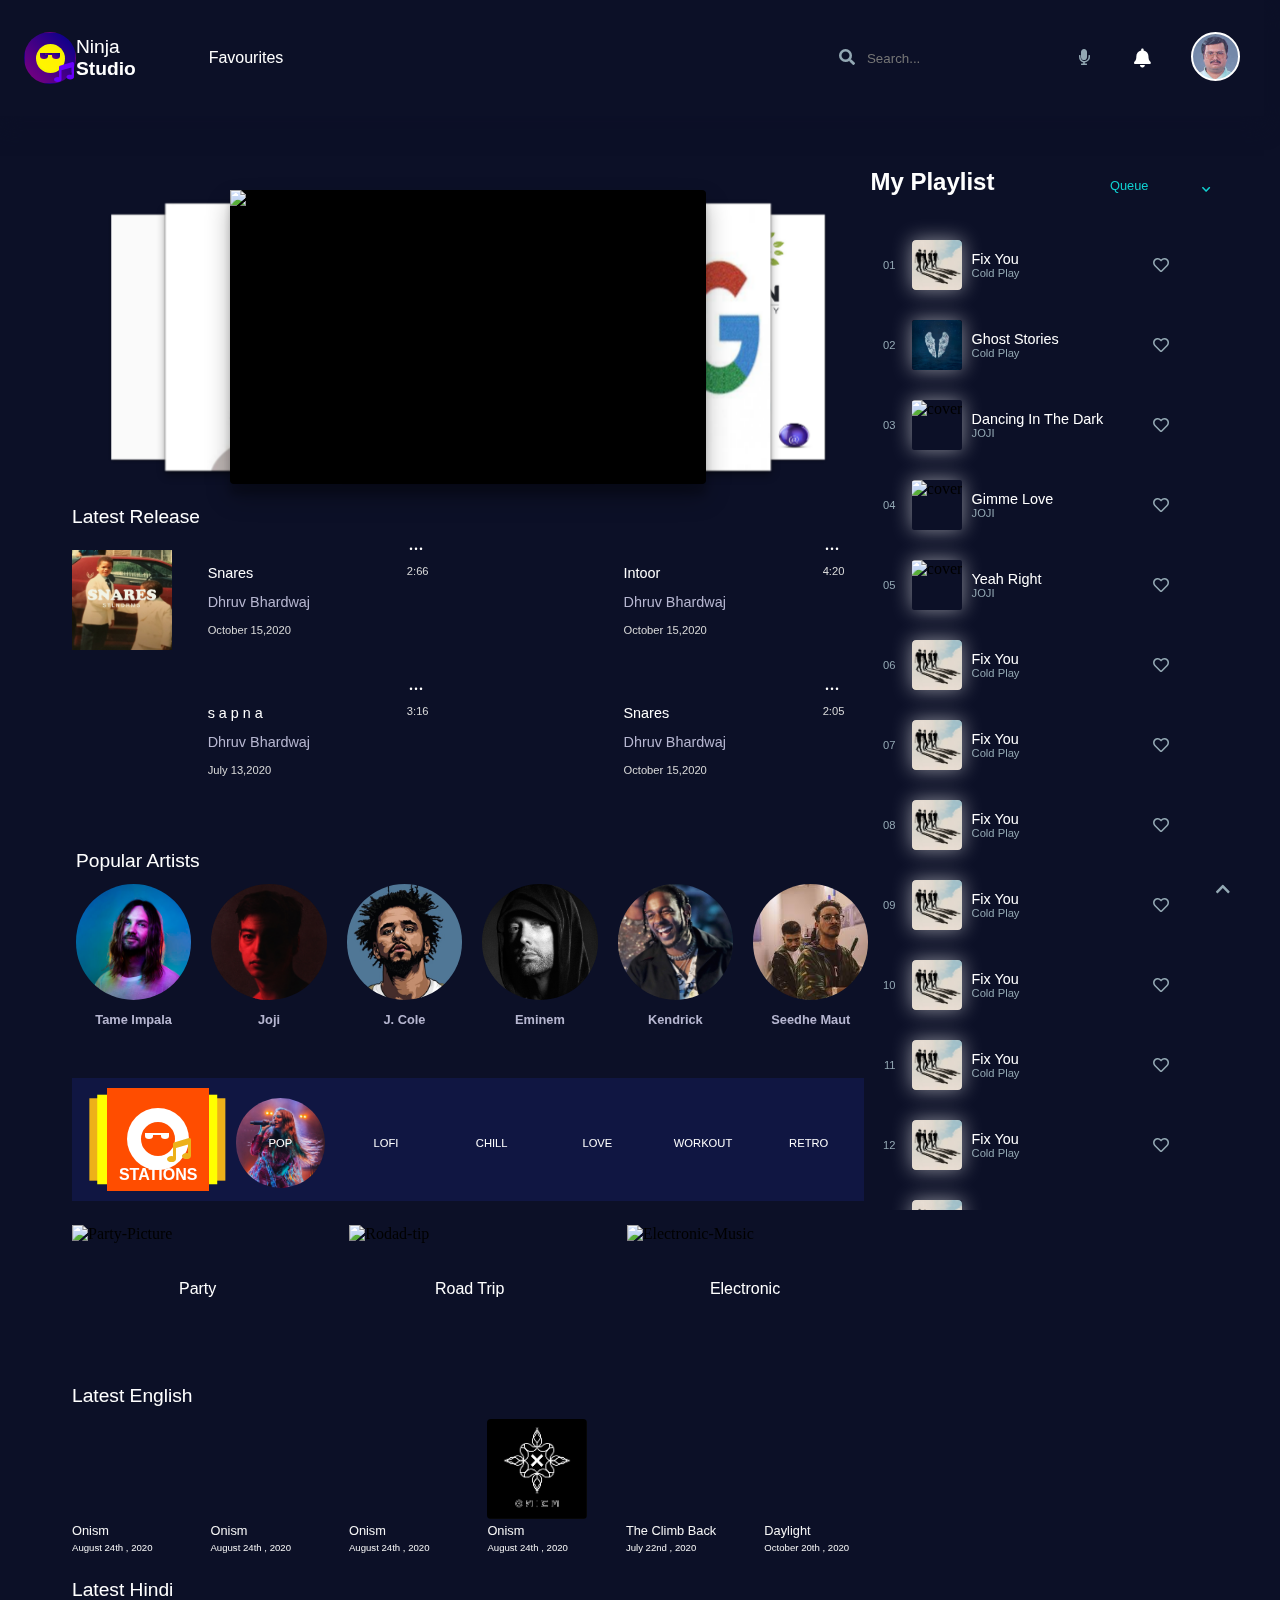
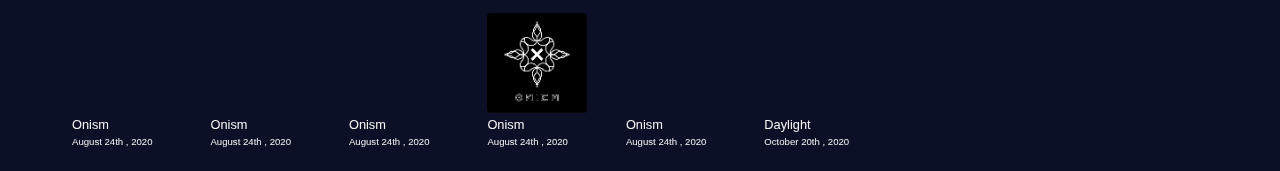
==== commit 4996c0b6: "Merge 7cf1f20f9fd41372dfc98df066540490e216a6d1 into e694c565c96bc12dfac1955c97fddf94f649d4df" ====
--- a/MUSIC_SITE/main.html
+++ b/MUSIC_SITE/main.html
@@ -224,19 +224,19 @@
                     <input type="radio" name="slider"  class="slider_buttons" id="s5">
         
                     <label for="s1" id="slide1">
-                        <img src="trash_media/image_1.jpg" alt="image_1" height="100%" width="100%">
+                        <img src="trash_media/imagee_1.jpg" alt="imagee_1" height="100%" width="100%">
                     </label>
                     <label for="s2" id="slide2">
-                        <img src="trash_media/image_2.jpg" alt="image_2" height="100%" width="100%">
+                        <img src="trash_media/imagee_2.jpg" alt="imagee_2" height="100%" width="100%">
                     </label>
                     <label for="s3" id="slide3">
-                        <img src="trash_media/image_3.jpg" alt="image_3" height="100%" width="100%">
+                        <img src="trash_media/imagee_3.jpg" alt="imagee_3" height="100%" width="100%">
                     </label>
                     <label for="s4" id="slide4">
-                        <img src="trash_media/image_4.jpg" alt="image_4" height="100%" width="100%">
+                        <img src="trash_media/imagee_4.jpg" alt="imagee_4" height="100%" width="100%">
                     </label>
                     <label for="s5" id="slide5">
-                        <img src="trash_media/image_5.jpg" alt="image_5" height="100%" width="100%" >
+                        <img src="trash_media/imagee_5.jpg" alt="imagee_5" height="100%" width="100%" >
                     </label>
         
         
@@ -1253,4 +1253,4 @@
     </body>
 
 
-</html>+</html>
